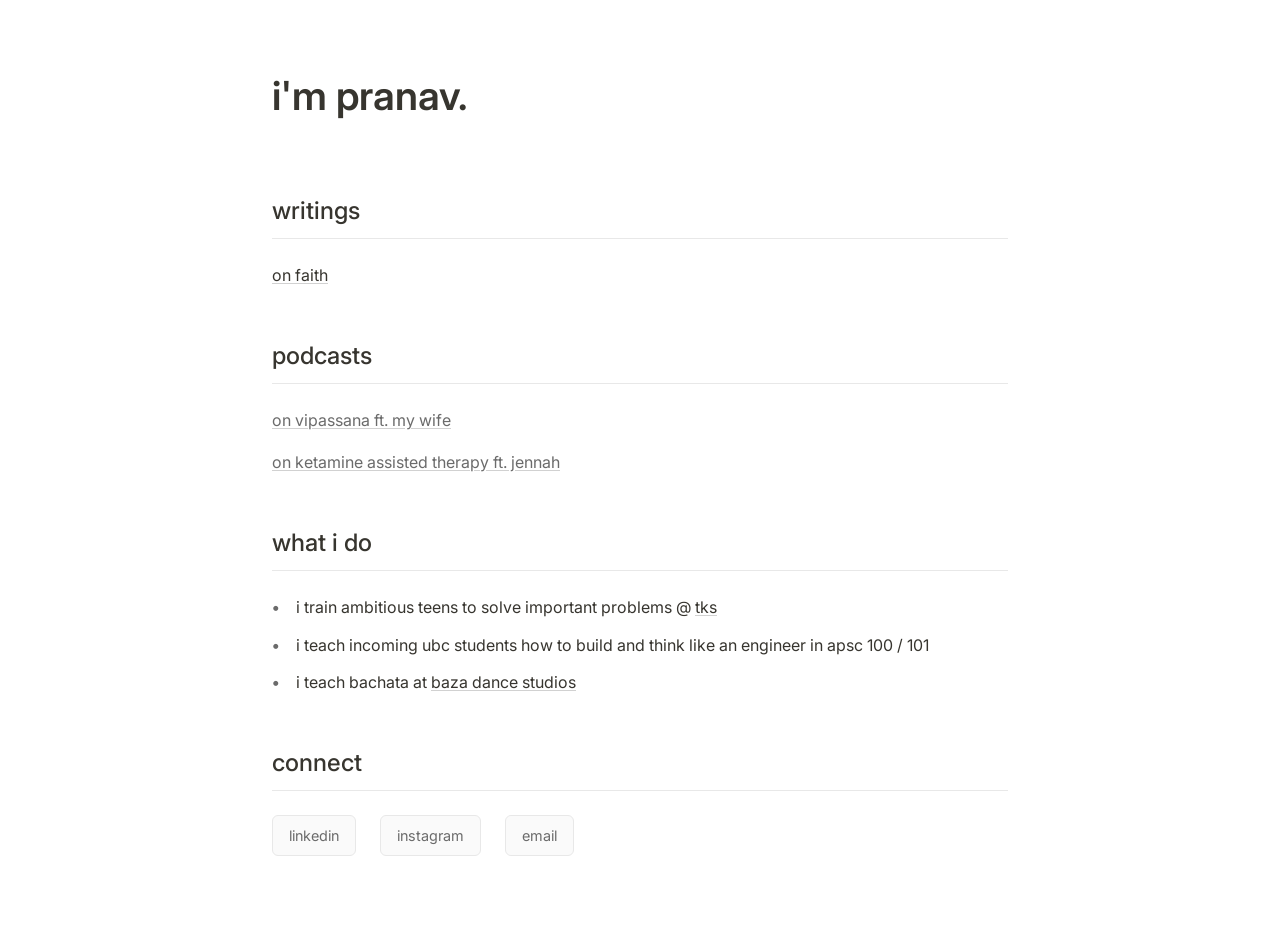
==== index.html @ 7179154a "Move site files to root for GitHub Pages Co-Authored-By: Claude Sonnet 4.6 <noreply@anthropic.com>" ====
<!DOCTYPE html>
<html lang="en">
<head>
    <meta charset="UTF-8">
    <meta name="viewport" content="width=device-width, initial-scale=1.0">
    <title>pranav</title>
    <link rel="stylesheet" href="styles.css">
    <link rel="preconnect" href="https://fonts.googleapis.com">
    <link rel="preconnect" href="https://fonts.gstatic.com" crossorigin>
    <link href="https://fonts.googleapis.com/css2?family=Inter:wght@300;400;500;600&display=swap" rel="stylesheet">
</head>
<body>
    <div class="container">
        <header>
            <h1>i'm pranav.</h1>
        </header>

        <main>
            <section class="writings">
                <h2>writings</h2>
                <div class="writings-list">
                    <a href="on_faith.html" class="writing-link">on faith</a>
                </div>
            </section>

            <section class="podcasts">
                <h2>podcasts</h2>
                <div class="podcasts-list">
                    <a href="https://open.spotify.com/episode/70NmpDckC7VUFksa41AMD4?si=7de3b15777164d68" target="_blank" rel="noopener" class="podcast-link">on vipassana ft. my wife</a>
                    <a href="https://open.spotify.com/episode/467ztpJielqBJNYEfuzJ5I?si=43daa46764a34b58" target="_blank" rel="noopener" class="podcast-link">on ketamine assisted therapy ft. jennah</a>
                </div>
            </section>

            <section class="about">
                <h2>what i do</h2>
                <ul class="bullet-points">
                    <li>i train ambitious teens to solve important problems @ <a href="https://tks.world" target="_blank" rel="noopener">tks</a></li>
                    <li>i teach incoming ubc students how to build and think like an engineer in apsc 100 / 101</li>
                    <li>i teach bachata at <a href="https://bazadancestudios.com" target="_blank" rel="noopener">baza dance studios</a></li>
                </ul>
            </section>

            <section class="socials">
                <h2>connect</h2>
                <div class="social-links">
                    <a href="https://linkedin.com/in/menonpranav/" target="_blank" rel="noopener">linkedin</a>
                    <a href="https://instagram.com/pranav.menon/" target="_blank" rel="noopener">instagram</a>
                    <a href="mailto:itspmenon@gmail.com">email</a>
                </div>
            </section>
        </main>
    </div>
</body>
</html>
---- styles.css ----
/* Reset and base styles */
* {
    margin: 0;
    padding: 0;
    box-sizing: border-box;
}

body {
    font-family: 'Inter', -apple-system, BlinkMacSystemFont, 'Segoe UI', Roboto, sans-serif;
    line-height: 1.6;
    color: #37352f;
    background-color: #ffffff;
    -webkit-font-smoothing: antialiased;
    -moz-osx-font-smoothing: grayscale;
}

.container {
    max-width: 800px;
    margin: 0 auto;
    padding: 2rem;
}

/* Header */
header {
    margin-bottom: 4rem;
    padding-top: 2rem;
}

h1 {
    font-size: 2.5rem;
    font-weight: 600;
    color: #37352f;
    margin-bottom: 0.5rem;
    text-transform: lowercase;
}

/* Section styles */
section {
    margin-bottom: 3rem;
}

h2 {
    font-size: 1.5rem;
    font-weight: 500;
    color: #37352f;
    margin-bottom: 1.5rem;
    border-bottom: 1px solid #e8e8e8;
    padding-bottom: 0.5rem;
    text-transform: lowercase;
}

h3 {
    font-size: 1.1rem;
    font-weight: 500;
    color: #37352f;
    margin-bottom: 0.5rem;
    text-transform: lowercase;
}

/* Writings section */
.writings-list {
    display: flex;
    flex-direction: column;
    gap: 1rem;
}

.writing-link {
    color: #37352f;
    text-decoration: underline;
    text-decoration-color: #d1d1d1;
    text-underline-offset: 2px;
    font-size: 1rem;
    transition: all 0.2s ease;
}

.writing-link:hover {
    color: #6b6b6b;
    text-decoration-color: #6b6b6b;
}

/* Podcasts section */
.podcasts-list {
    display: flex;
    flex-direction: column;
    gap: 1rem;
}

.podcast-link {
    color: #6b6b6b;
    text-decoration: underline;
    text-decoration-color: #d1d1d1;
    text-underline-offset: 2px;
    font-size: 1rem;
    transition: all 0.2s ease;
}

.podcast-link:hover {
    color: #37352f;
    text-decoration-color: #37352f;
}

/* Bullet points */
.bullet-points {
    list-style: none;
    padding-left: 0;
}

.bullet-points li {
    position: relative;
    padding-left: 1.5rem;
    margin-bottom: 0.75rem;
    color: #37352f;
    font-size: 1rem;
    text-transform: lowercase;
}

.bullet-points li::before {
    content: "•";
    position: absolute;
    left: 0;
    color: #6b6b6b;
    font-weight: bold;
}

.bullet-points a {
    color: #37352f;
    text-decoration: underline;
    text-decoration-color: #d1d1d1;
    text-underline-offset: 2px;
    transition: all 0.2s ease;
}

.bullet-points a:hover {
    color: #6b6b6b;
    text-decoration-color: #6b6b6b;
}

/* Social links */
.social-links {
    display: flex;
    gap: 1.5rem;
    flex-wrap: wrap;
}

.social-links a {
    color: #6b6b6b;
    text-decoration: none;
    font-weight: 400;
    padding: 0.5rem 1rem;
    border: 1px solid #e8e8e8;
    border-radius: 6px;
    background-color: #fafafa;
    transition: all 0.2s ease;
    font-size: 0.9rem;
    text-transform: lowercase;
}

.social-links a:hover {
    background-color: #f0f0f0;
    border-color: #d1d1d1;
    color: #37352f;
    transform: translateY(-1px);
}

/* Essay page styles */
.essay-header {
    margin-bottom: 3rem;
    padding-top: 1rem;
}

.essay-header h1 {
    font-size: 2.5rem;
    margin-bottom: 1rem;
    text-transform: lowercase;
}

.back-link {
    display: inline-block;
    color: #6b6b6b;
    text-decoration: none;
    font-weight: 400;
    margin-bottom: 1rem;
    transition: color 0.2s ease;
}

.back-link:hover {
    color: #37352f;
}

.essay-meta {
    display: flex;
    gap: 1rem;
    color: #9b9b9b;
    font-size: 0.9rem;
}

.reading-time {
    color: #9b9b9b;
}

.essay-content {
    max-width: 100%;
}

.essay-content article {
    line-height: 1.7;
}

.essay-content h2 {
    font-size: 1.8rem;
    margin-top: 3rem;
    margin-bottom: 1.5rem;
    border-bottom: none;
    padding-bottom: 0;
    text-transform: lowercase;
}

.essay-content h3 {
    font-size: 1.3rem;
    margin-top: 2.5rem;
    margin-bottom: 1rem;
    text-transform: lowercase;
}

.essay-content p {
    margin-bottom: 1.5rem;
    font-size: 1rem;
}

.essay-intro {
    font-size: 1.1rem;
    color: #37352f;
    font-weight: 500;
    margin-bottom: 2rem;
}

.quote-block {
    margin: 2rem 0;
    padding: 1.5rem;
    background-color: #f8f9fa;
    border-left: 4px solid #e8e8e8;
    border-radius: 0 8px 8px 0;
}

.quote-block h4 {
    font-size: 0.9rem;
    color: #6b6b6b;
    margin-bottom: 1rem;
    font-weight: 500;
}

.quote-block blockquote {
    margin: 0;
    padding: 0;
    border: none;
}

.quote-block blockquote p {
    margin-bottom: 0.75rem;
}

.arabic-text {
    font-family: 'Noto Naskh Arabic', serif;
    font-size: 1.1rem;
    line-height: 1.8;
    text-align: right;
    direction: rtl;
    margin: 1rem 0;
    color: #37352f;
}

.essay-content ol {
    margin: 1.5rem 0;
    padding-left: 2rem;
}

.essay-content ol li {
    margin-bottom: 0.75rem;
    color: #37352f;
}

.essay-content hr {
    border: none;
    border-top: 1px solid #e8e8e8;
    margin: 3rem 0;
}

/* Responsive design */
@media (max-width: 768px) {
    .container {
        padding: 1rem;
    }
    
    h1 {
        font-size: 2rem;
    }
    
    .essay-header h1 {
        font-size: 2rem;
    }
    
    .social-links {
        gap: 1rem;
    }
    
    .social-links a {
        padding: 0.4rem 0.8rem;
        font-size: 0.85rem;
    }
    
    .quote-block {
        padding: 1rem;
        margin: 1.5rem 0;
    }
    
    .essay-content h2 {
        font-size: 1.5rem;
    }
    
    .essay-content h3 {
        font-size: 1.2rem;
    }
}

@media (max-width: 480px) {
    .container {
        padding: 0.75rem;
    }
    
    h1 {
        font-size: 1.75rem;
    }
    
    .essay-header h1 {
        font-size: 1.75rem;
    }
    
    .social-links {
        flex-direction: column;
        gap: 0.75rem;
    }
    
    .social-links a {
        text-align: center;
    }
    
    .essay-meta {
        flex-direction: column;
        gap: 0.5rem;
    }
    
    .quote-block {
        padding: 0.75rem;
        margin: 1rem 0;
    }
    
    .arabic-text {
        font-size: 1rem;
    }
}
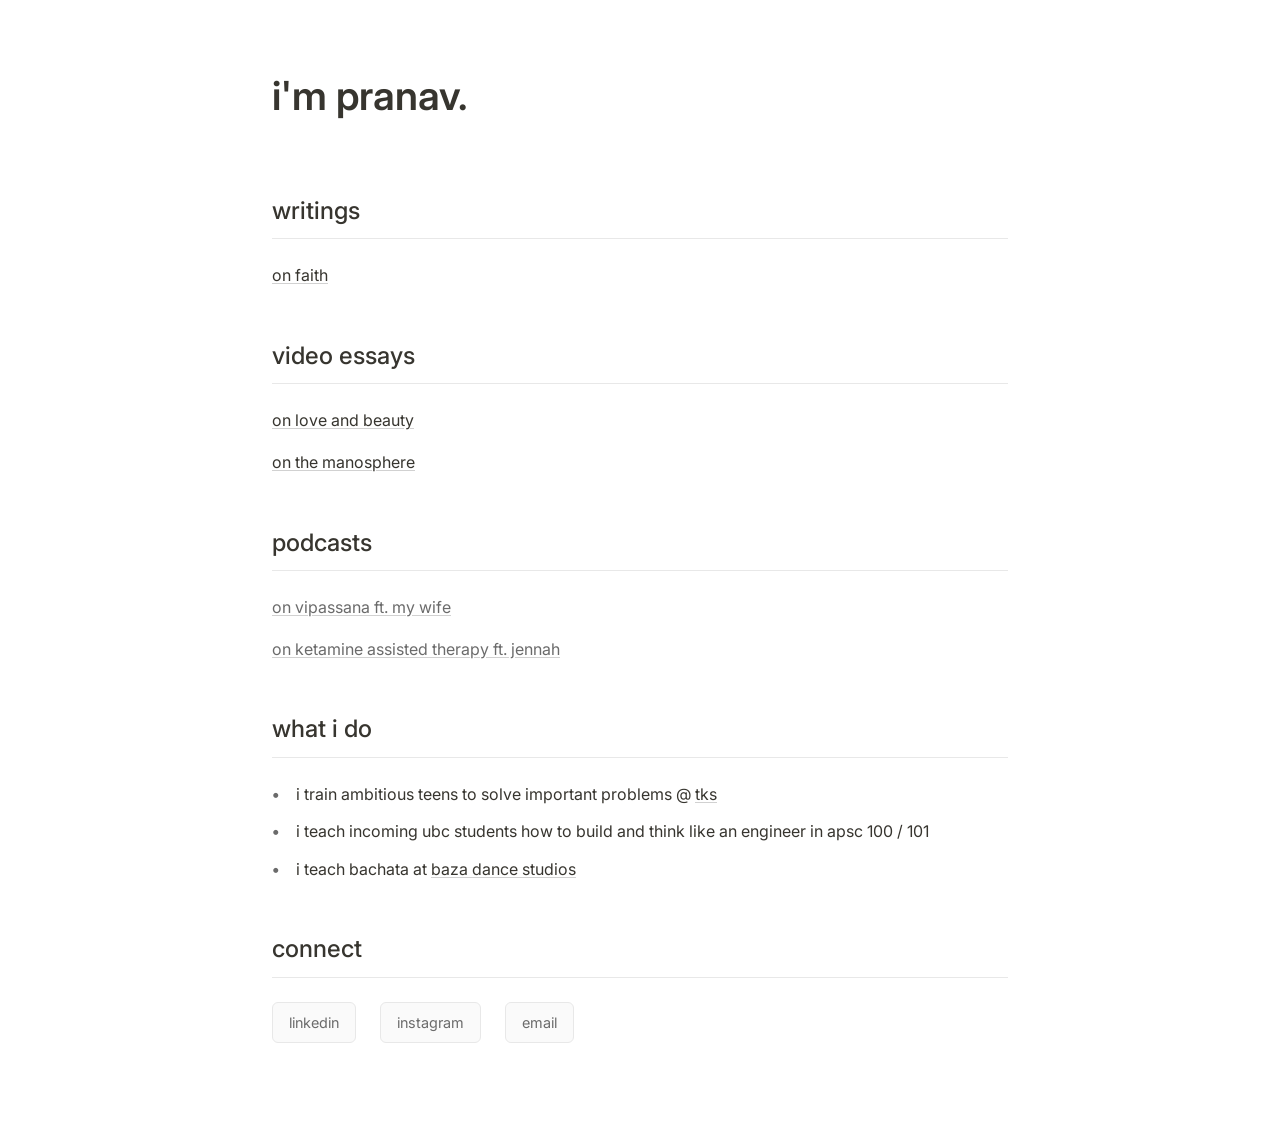
==== commit d4d2469b: "Add video essays section with two videos Co-Authored-By: Claude Sonnet 4.6 <noreply@anthropic.com>" ====
--- a/index.html
+++ b/index.html
@@ -20,6 +20,14 @@
                 <h2>writings</h2>
                 <div class="writings-list">
                     <a href="on_faith.html" class="writing-link">on faith</a>
+                </div>
+            </section>
+
+            <section class="writings">
+                <h2>video essays</h2>
+                <div class="writings-list">
+                    <a href="https://www.youtube.com/live/fgy_Ix3LjO8?si=vbfH-Afe857mHt8E" target="_blank" rel="noopener" class="writing-link">on love and beauty</a>
+                    <a href="https://youtu.be/Hb-xZYT9vLg?si=gW9J9gIpjXKHXq4y" target="_blank" rel="noopener" class="writing-link">on the manosphere</a>
                 </div>
             </section>
 
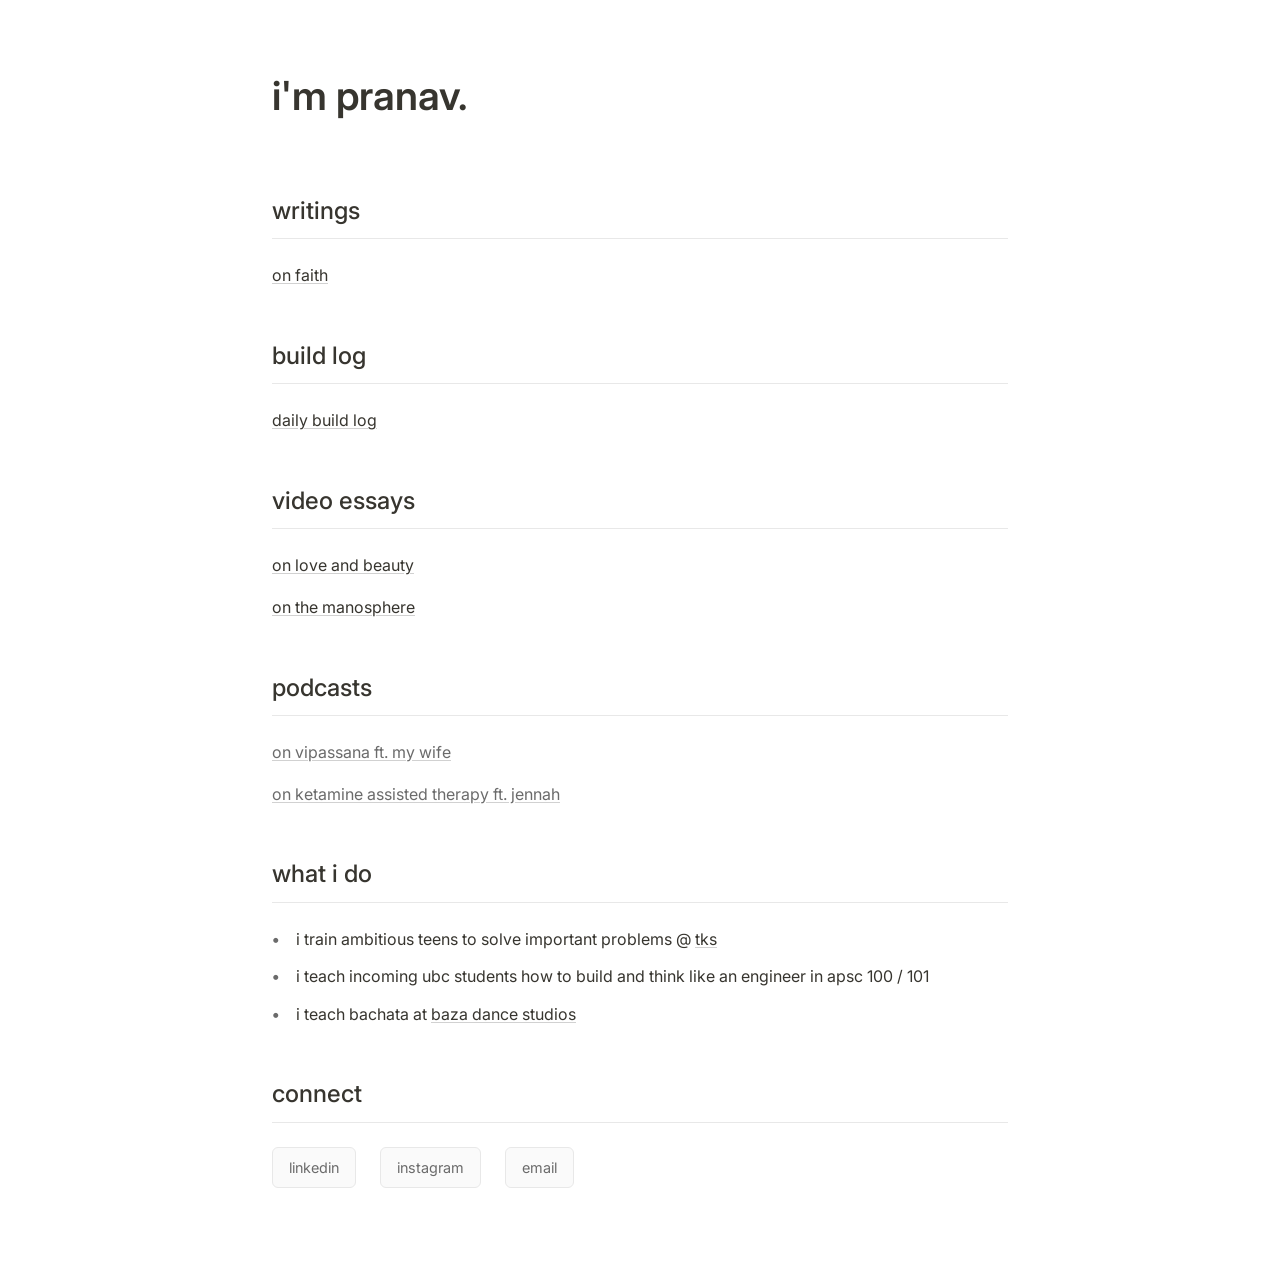
==== commit bf003ac5: "Add build log" ====
--- a/index.html
+++ b/index.html
@@ -20,6 +20,13 @@
                 <h2>writings</h2>
                 <div class="writings-list">
                     <a href="on_faith.html" class="writing-link">on faith</a>
+                </div>
+            </section>
+
+            <section class="writings">
+                <h2>build log</h2>
+                <div class="writings-list">
+                    <a href="build_log.html" class="writing-link">daily build log</a>
                 </div>
             </section>
 
@@ -59,4 +66,4 @@
         </main>
     </div>
 </body>
-</html> +</html> 
--- a/styles.css
+++ b/styles.css
@@ -225,6 +225,19 @@
 .essay-content p {
     margin-bottom: 1.5rem;
     font-size: 1rem;
+}
+
+.essay-content a {
+    color: #37352f;
+    text-decoration: underline;
+    text-decoration-color: #d1d1d1;
+    text-underline-offset: 2px;
+    transition: all 0.2s ease;
+}
+
+.essay-content a:hover {
+    color: #6b6b6b;
+    text-decoration-color: #6b6b6b;
 }
 
 .essay-intro {
@@ -357,4 +370,4 @@
     .arabic-text {
         font-size: 1rem;
     }
-} +} 
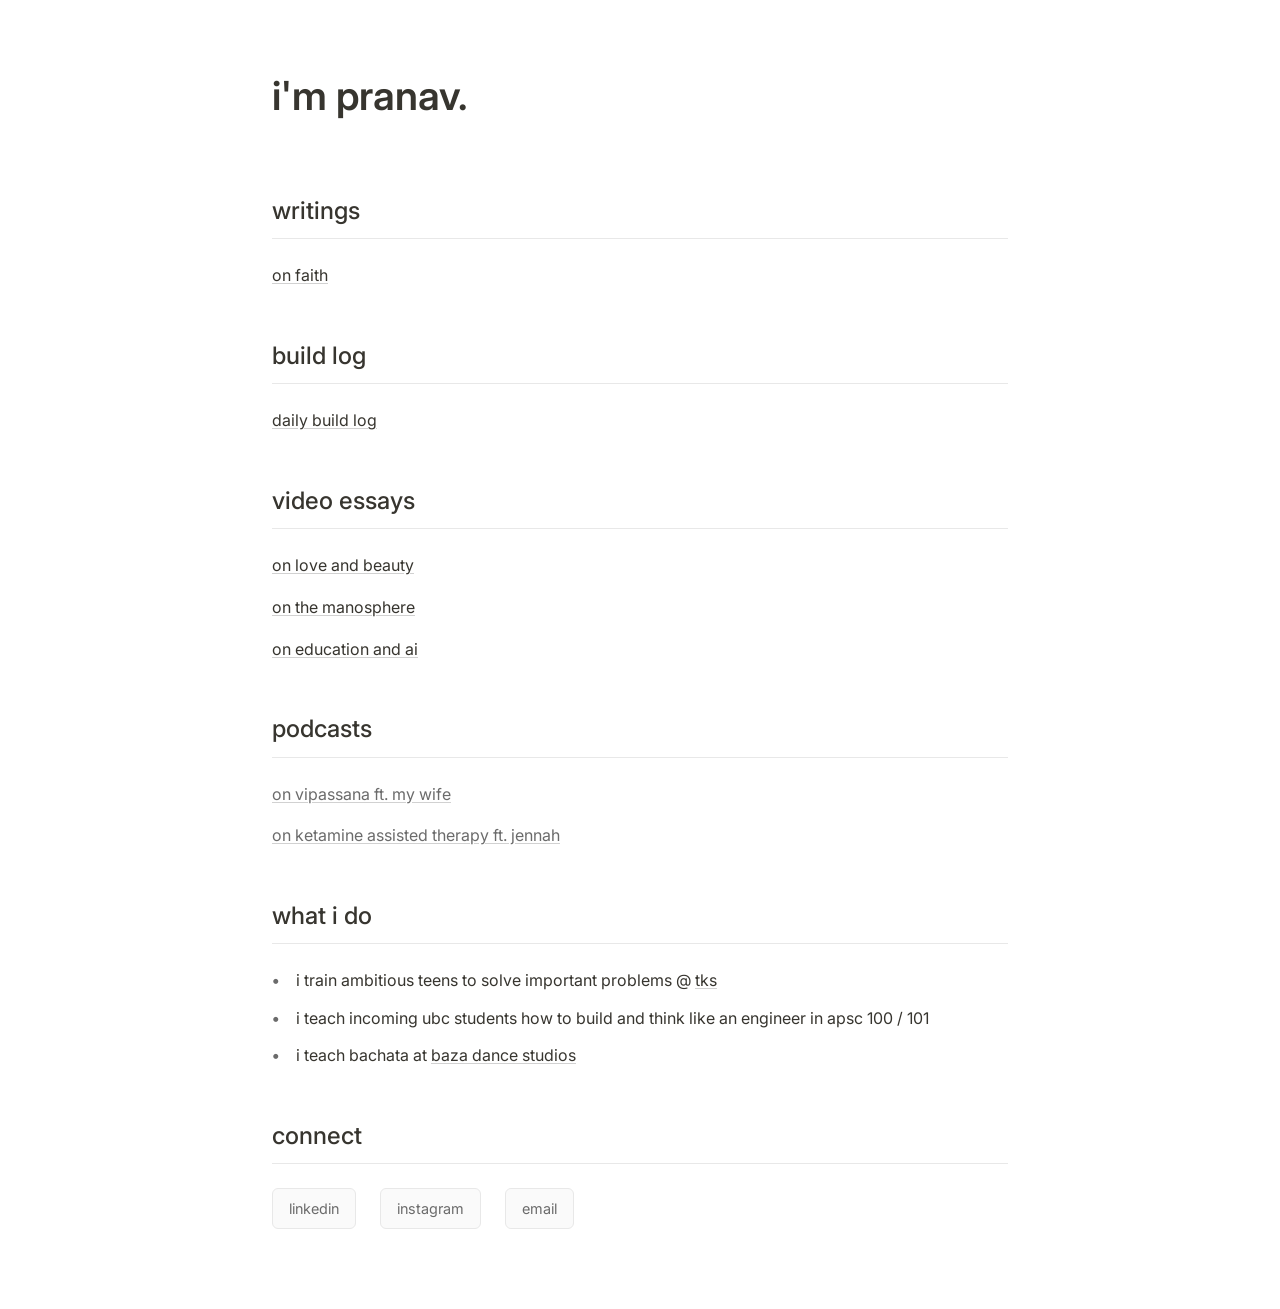
==== commit 7a66b223: "Add education and AI video essay" ====
--- a/index.html
+++ b/index.html
@@ -35,6 +35,7 @@
                 <div class="writings-list">
                     <a href="https://www.youtube.com/live/fgy_Ix3LjO8?si=vbfH-Afe857mHt8E" target="_blank" rel="noopener" class="writing-link">on love and beauty</a>
                     <a href="https://youtu.be/Hb-xZYT9vLg?si=gW9J9gIpjXKHXq4y" target="_blank" rel="noopener" class="writing-link">on the manosphere</a>
+                    <a href="https://www.youtube.com/watch?v=ryve9oOWrHM" target="_blank" rel="noopener" class="writing-link">on education and ai</a>
                 </div>
             </section>
 
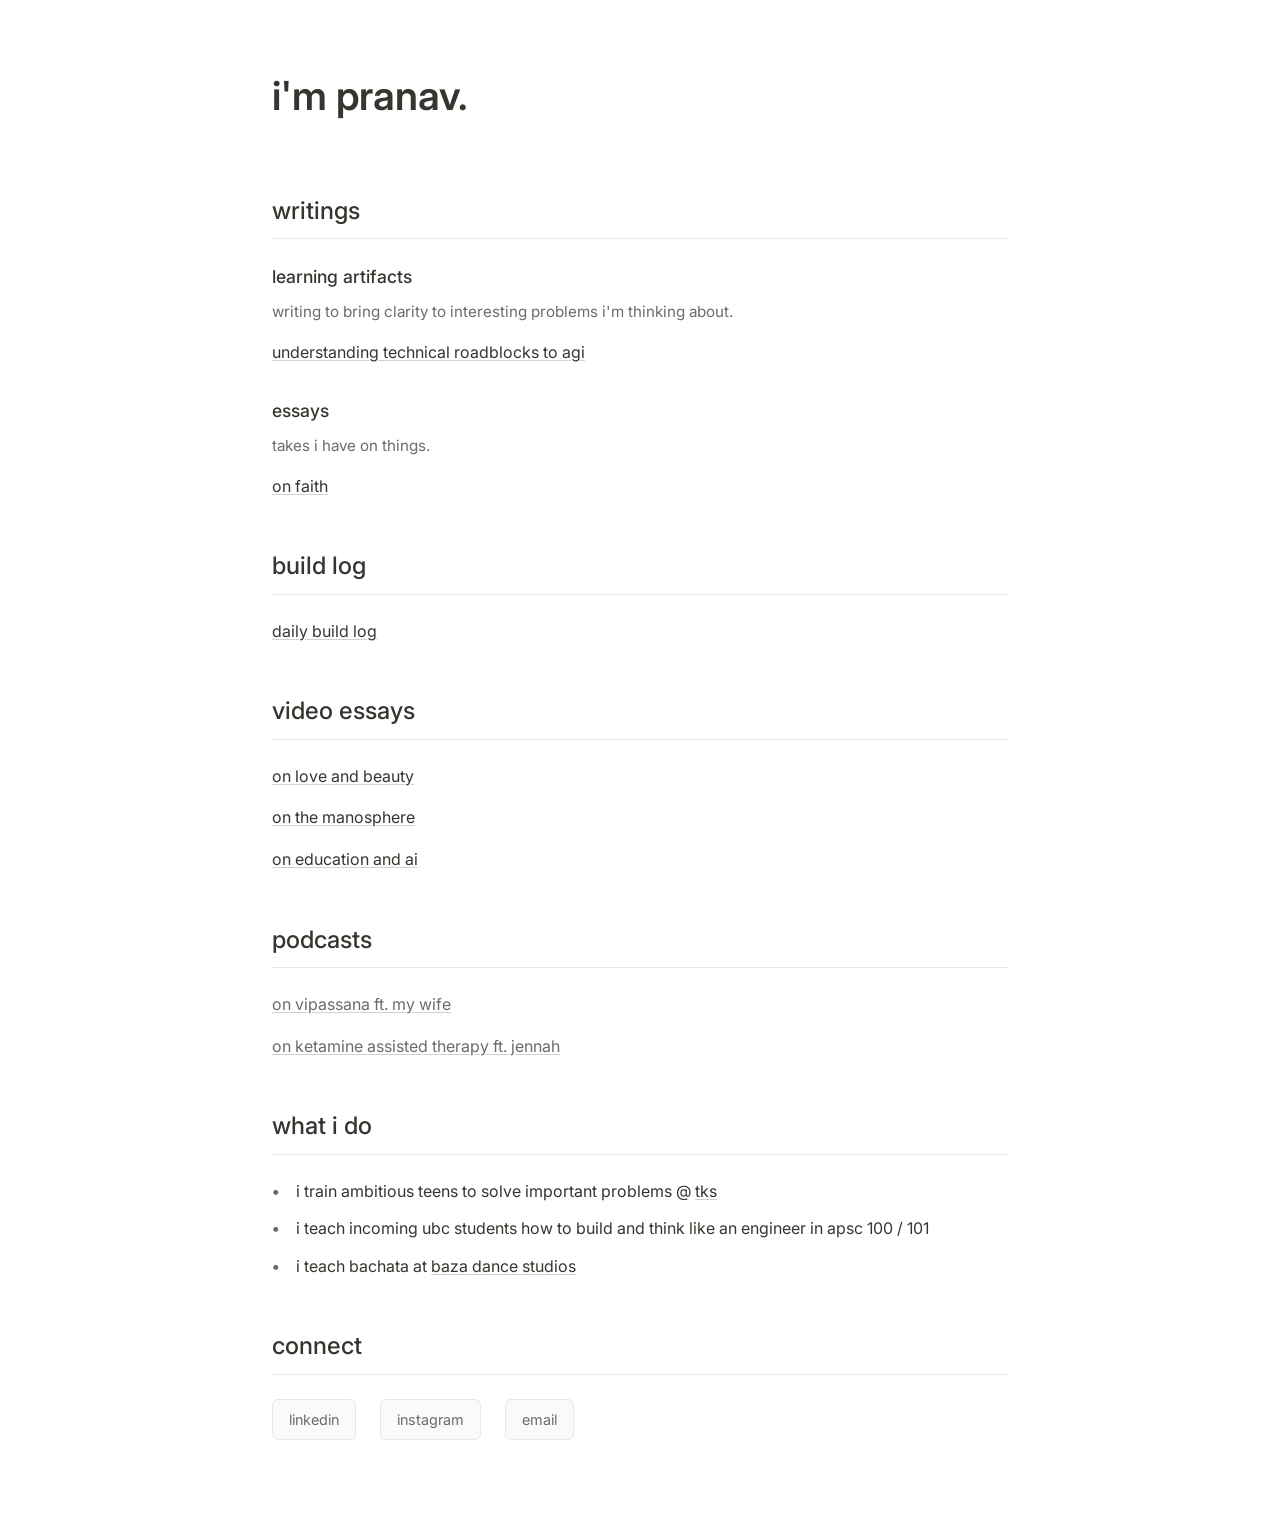
==== commit 51f68e08: "Add AGI roadblocks learning artifact" ====
--- a/index.html
+++ b/index.html
@@ -18,8 +18,19 @@
         <main>
             <section class="writings">
                 <h2>writings</h2>
-                <div class="writings-list">
-                    <a href="on_faith.html" class="writing-link">on faith</a>
+                <div class="writing-group">
+                    <h3>learning artifacts</h3>
+                    <p class="writing-description">writing to bring clarity to interesting problems i'm thinking about.</p>
+                    <div class="writings-list">
+                        <a href="understanding_technical_roadblocks_to_agi.html" class="writing-link">understanding technical roadblocks to agi</a>
+                    </div>
+                </div>
+                <div class="writing-group">
+                    <h3>essays</h3>
+                    <p class="writing-description">takes i have on things.</p>
+                    <div class="writings-list">
+                        <a href="on_faith.html" class="writing-link">on faith</a>
+                    </div>
                 </div>
             </section>
 
--- a/styles.css
+++ b/styles.css
@@ -58,6 +58,20 @@
 }
 
 /* Writings section */
+.writing-group {
+    margin-bottom: 2rem;
+}
+
+.writing-group:last-child {
+    margin-bottom: 0;
+}
+
+.writing-description {
+    color: #6b6b6b;
+    font-size: 0.95rem;
+    margin-bottom: 1rem;
+}
+
 .writings-list {
     display: flex;
     flex-direction: column;
@@ -238,6 +252,17 @@
 .essay-content a:hover {
     color: #6b6b6b;
     text-decoration-color: #6b6b6b;
+}
+
+.build-log-image {
+    margin: 1rem 0 1.5rem;
+}
+
+.build-log-image img {
+    display: block;
+    width: 100%;
+    border-radius: 6px;
+    border: 1px solid #e8e8e8;
 }
 
 .essay-intro {
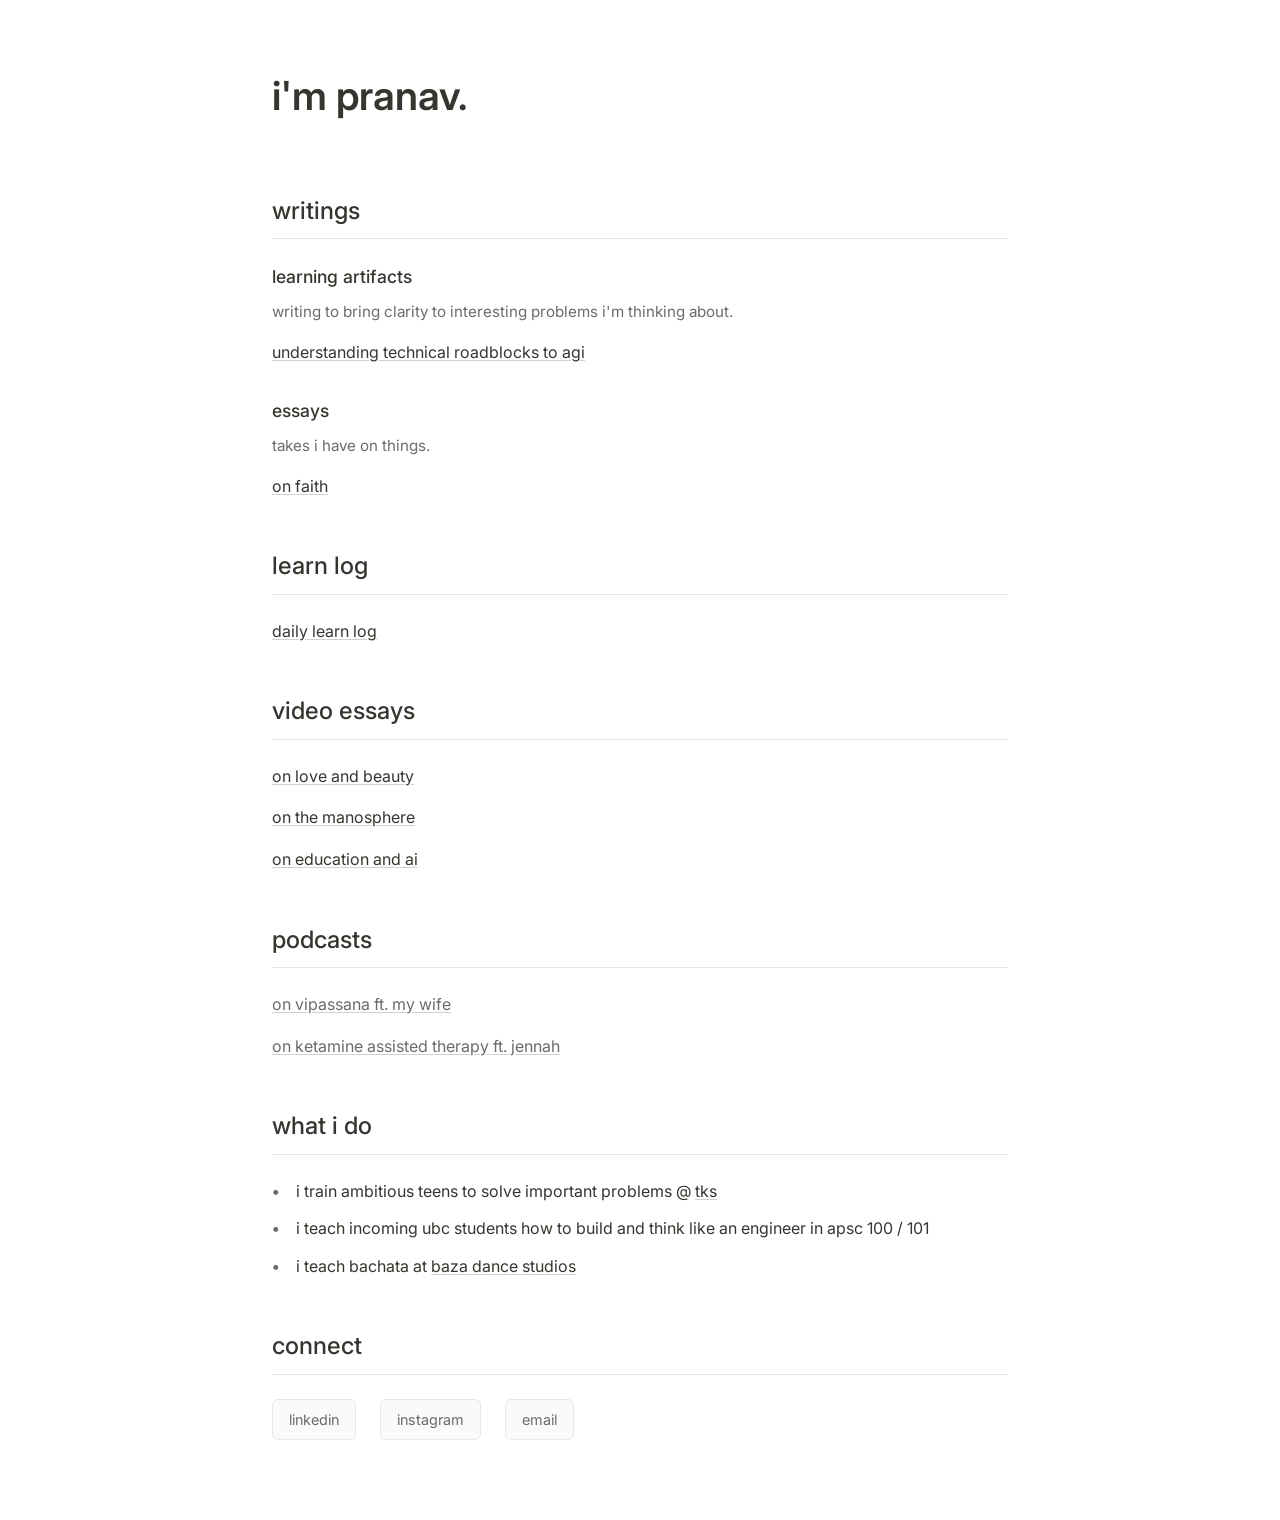
==== commit 9d984db2: "Rename build log to learn log" ====
--- a/index.html
+++ b/index.html
@@ -35,9 +35,9 @@
             </section>
 
             <section class="writings">
-                <h2>build log</h2>
+                <h2>learn log</h2>
                 <div class="writings-list">
-                    <a href="build_log.html" class="writing-link">daily build log</a>
+                    <a href="learn_log.html" class="writing-link">daily learn log</a>
                 </div>
             </section>
 
--- a/styles.css
+++ b/styles.css
@@ -236,6 +236,11 @@
     text-transform: lowercase;
 }
 
+.essay-content.preserve-case h2,
+.essay-content.preserve-case h3 {
+    text-transform: none;
+}
+
 .essay-content p {
     margin-bottom: 1.5rem;
     font-size: 1rem;
@@ -254,11 +259,11 @@
     text-decoration-color: #6b6b6b;
 }
 
-.build-log-image {
+.learn-log-image {
     margin: 1rem 0 1.5rem;
 }
 
-.build-log-image img {
+.learn-log-image img {
     display: block;
     width: 100%;
     border-radius: 6px;
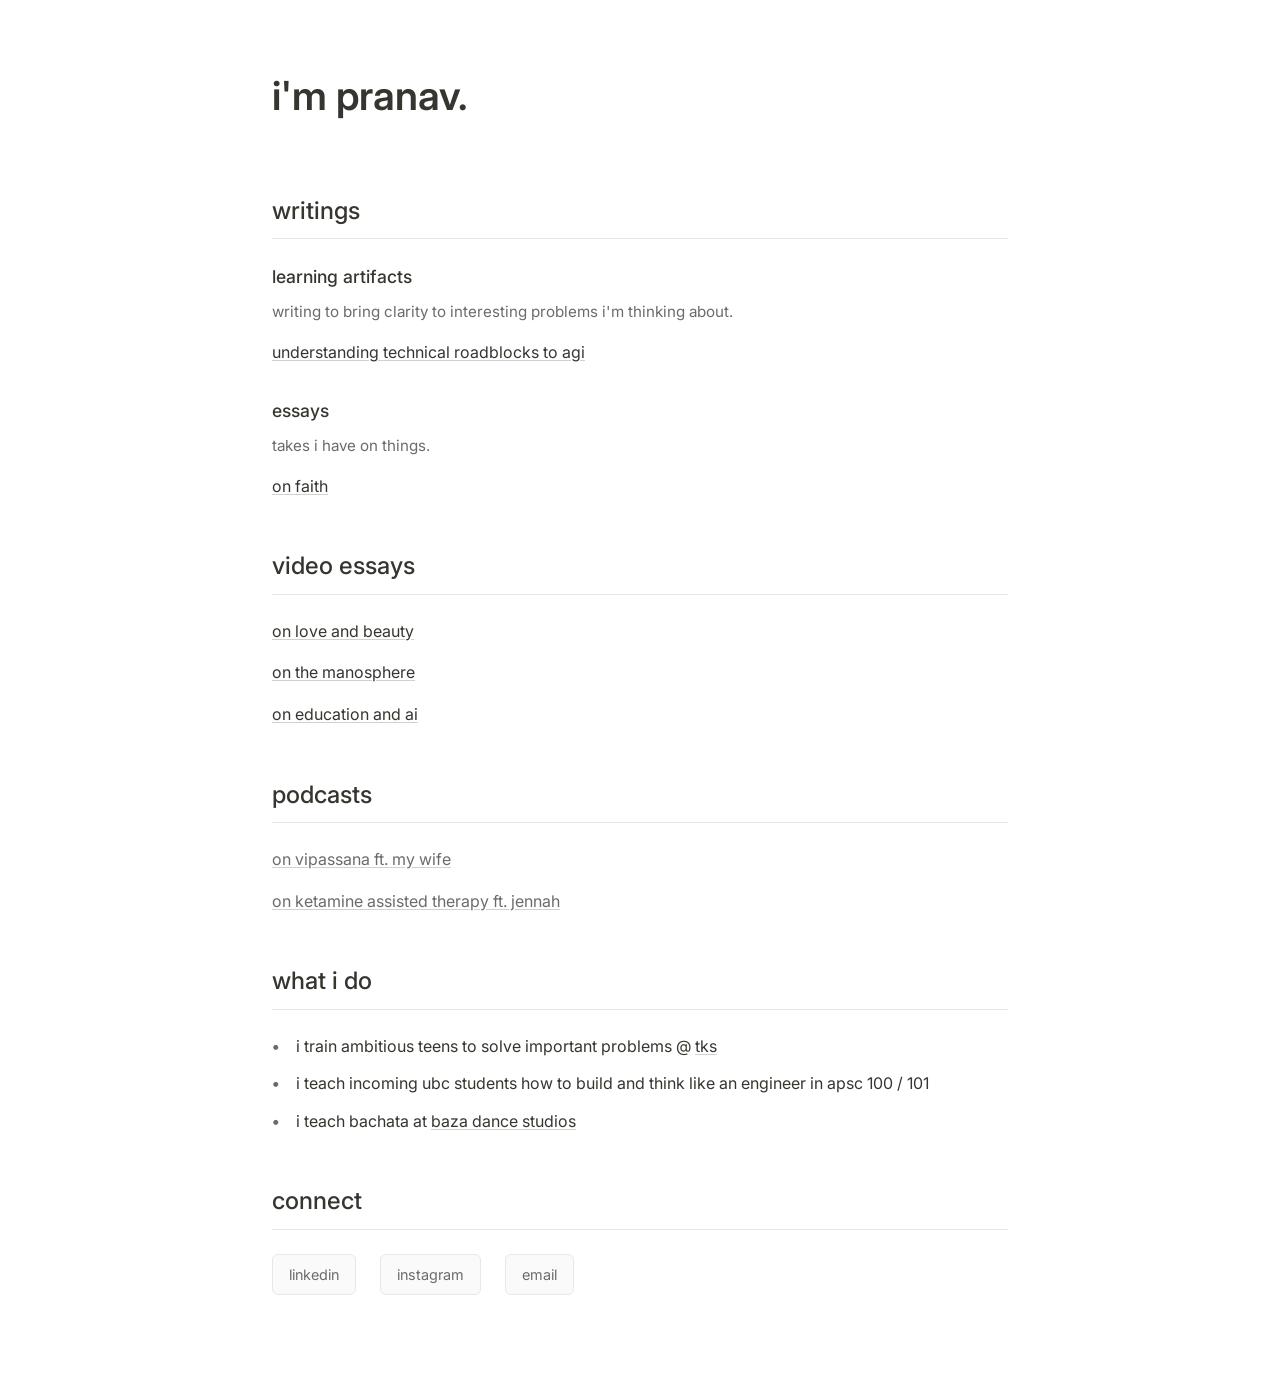
==== commit 5f6a8de7: "Remove learn log page" ====
--- a/index.html
+++ b/index.html
@@ -31,13 +31,6 @@
                     <div class="writings-list">
                         <a href="on_faith.html" class="writing-link">on faith</a>
                     </div>
-                </div>
-            </section>
-
-            <section class="writings">
-                <h2>learn log</h2>
-                <div class="writings-list">
-                    <a href="learn_log.html" class="writing-link">daily learn log</a>
                 </div>
             </section>
 
--- a/styles.css
+++ b/styles.css
@@ -257,17 +257,6 @@
 .essay-content a:hover {
     color: #6b6b6b;
     text-decoration-color: #6b6b6b;
-}
-
-.learn-log-image {
-    margin: 1rem 0 1.5rem;
-}
-
-.learn-log-image img {
-    display: block;
-    width: 100%;
-    border-radius: 6px;
-    border: 1px solid #e8e8e8;
 }
 
 .essay-intro {
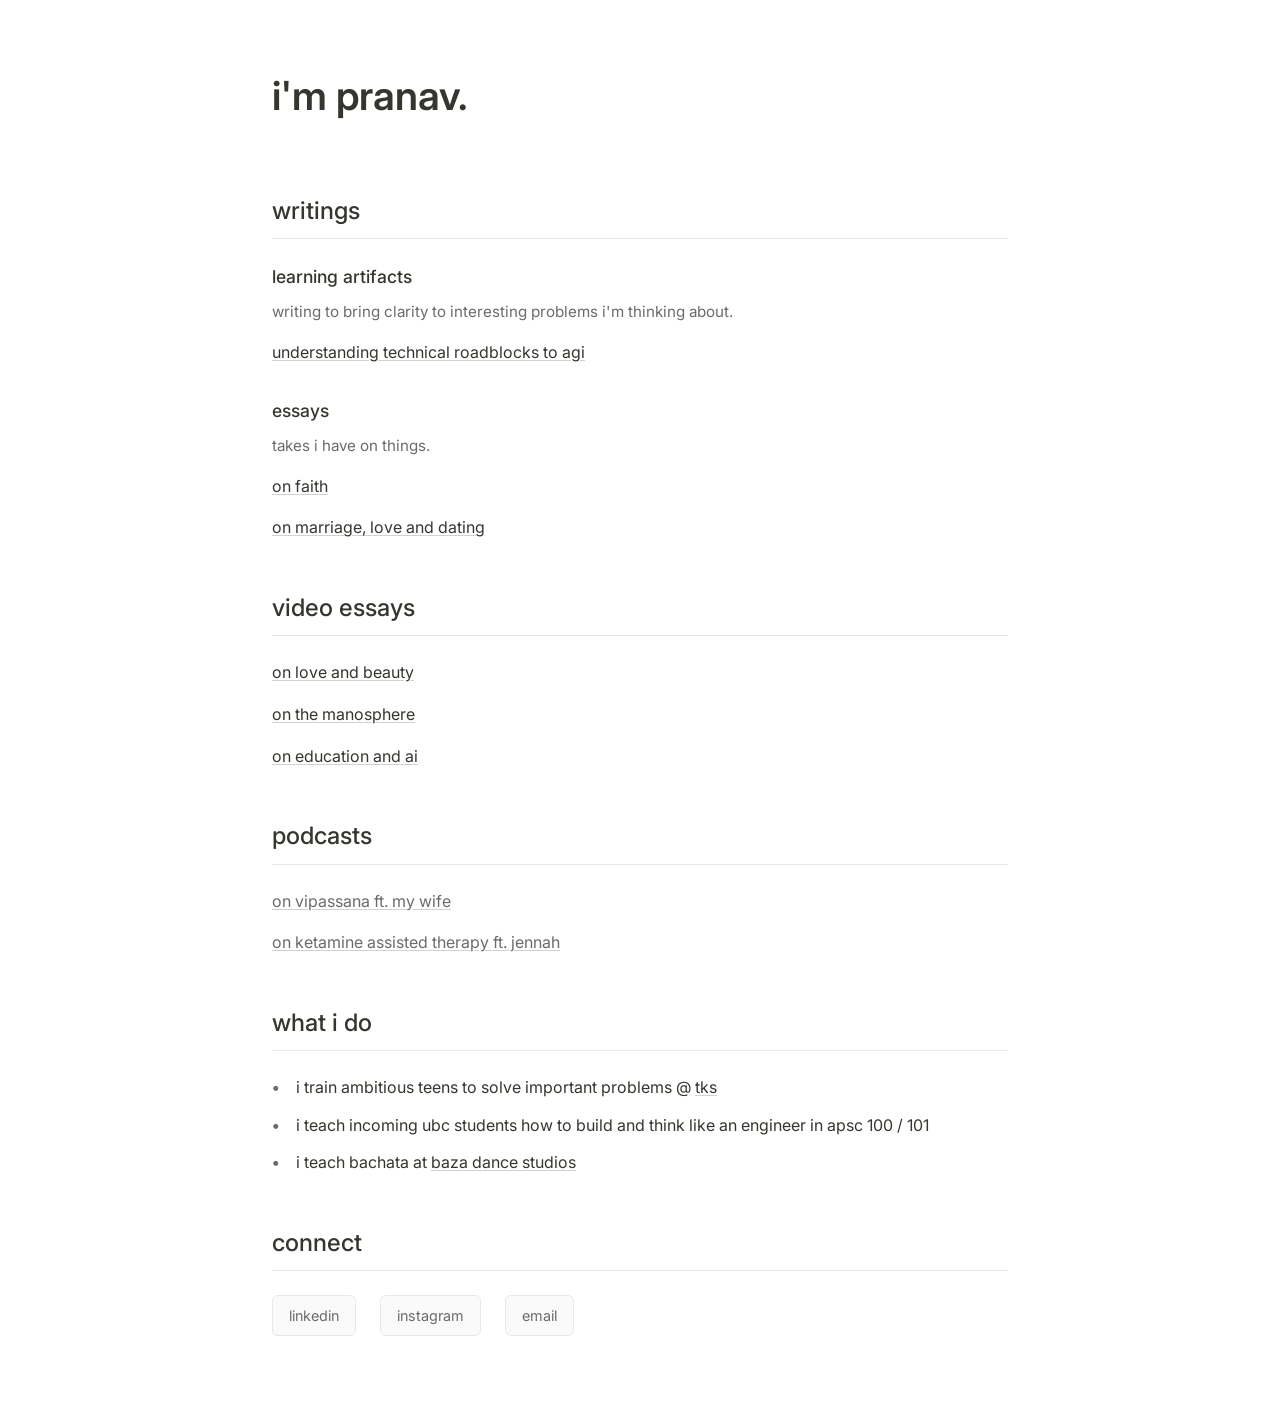
==== commit 222466a1: "Add marriage love and dating essay" ====
--- a/index.html
+++ b/index.html
@@ -30,6 +30,7 @@
                     <p class="writing-description">takes i have on things.</p>
                     <div class="writings-list">
                         <a href="on_faith.html" class="writing-link">on faith</a>
+                        <a href="on_marriage_love_and_dating.html" class="writing-link">on marriage, love and dating</a>
                     </div>
                 </div>
             </section>
--- a/styles.css
+++ b/styles.css
@@ -311,6 +311,18 @@
     color: #37352f;
 }
 
+.thread-list {
+    padding-left: 1.5rem;
+}
+
+.thread-list li {
+    margin-bottom: 2rem;
+}
+
+.thread-list li p {
+    margin-bottom: 0.75rem;
+}
+
 .essay-content hr {
     border: none;
     border-top: 1px solid #e8e8e8;
